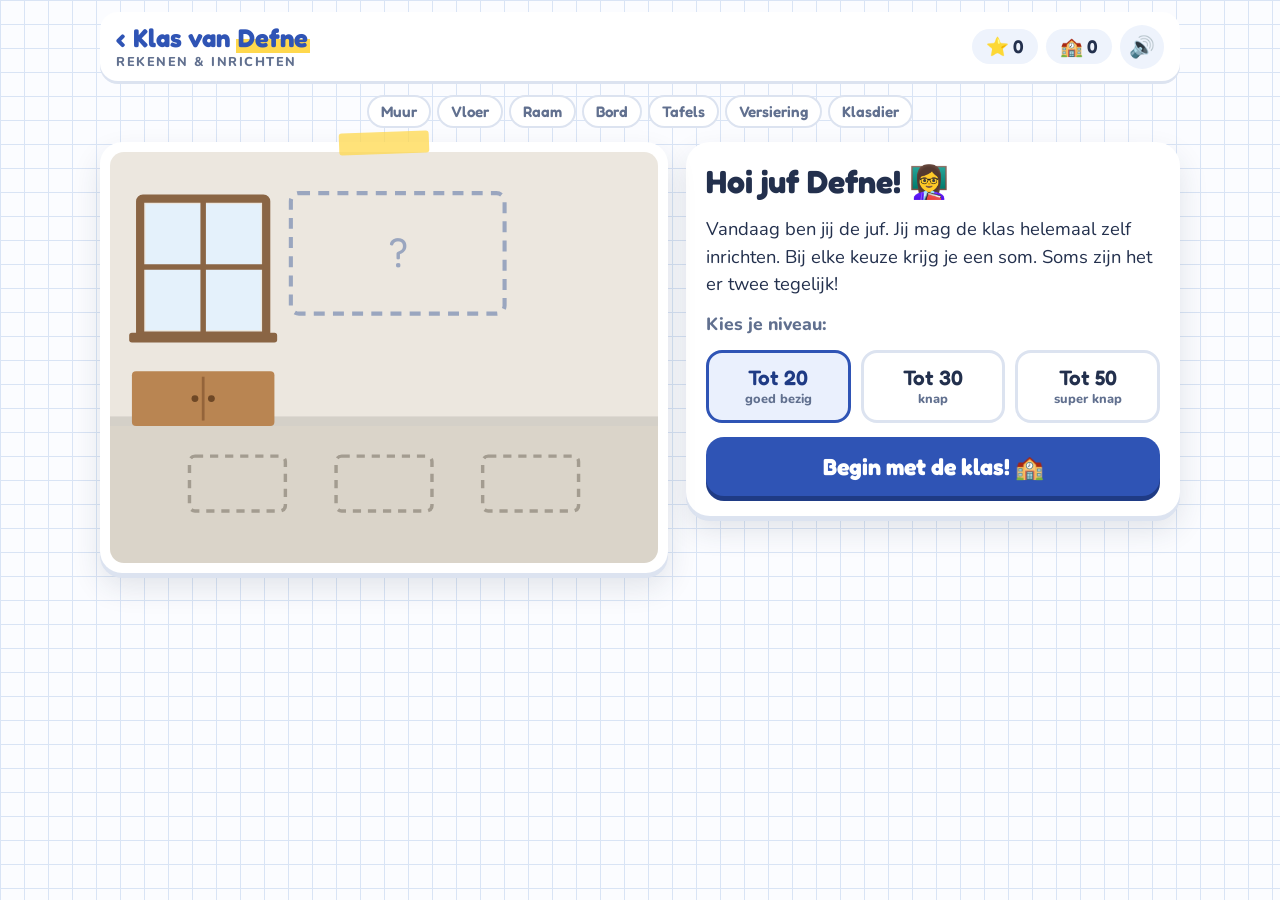
==== klas.html @ 5d3bfdc7 "Add Klas van Defne, shared sommen.js engine with two-part questions and harder levels - klas.html: c" ====
<!doctype html>
<html lang="nl">
<head>
<meta charset="utf-8">
<meta name="viewport" content="width=device-width, initial-scale=1, viewport-fit=cover">
<title>Klas van Defne</title>
<meta name="claude:viewport-fit-sides" content="cover">
<link rel="preconnect" href="https://fonts.googleapis.com">
<link rel="preconnect" href="https://fonts.gstatic.com" crossorigin>
<link rel="stylesheet" href="https://fonts.googleapis.com/css2?family=Fredoka:wght@400;500;600;700&family=Nunito:wght@500;700;800&display=swap">
<style>
/* Layout: the classroom scene as a picture on squared maths paper (left / top), the teacher's order card (right / bottom). */
:root {
  --paper: #FBFCFF;
  --grid: #D9E4F5;
  --ink: #23304D;
  --muted: #61708F;
  --card: #FFFFFF;
  --line: #DCE3F0;
  --blue: #2F54B5;
  --blue-dark: #1F3B85;
  --marker: #FFD84D;
  --good: #2E8B57;
  --good-soft: #E1F3E8;
  --red: #D9473B;
  --display: "Fredoka", "Baloo 2", "Comic Sans MS", system-ui, sans-serif;
  --body: "Nunito", "Segoe UI", system-ui, sans-serif;
  /* answer pad (sommen.js) */
  --q-ink: var(--ink); --q-muted: var(--muted); --q-soft: #EEF3FC; --q-card: #fff; --q-line: var(--line); --q-faint: #B9C4DA;
  --q-accent: var(--blue); --q-good: var(--good); --q-good-dark: #1E6440; --q-good-soft: var(--good-soft); --q-bad: var(--red); --q-display: var(--display);
  color-scheme: light;
}
* { box-sizing: border-box; }
[hidden] { display: none !important; }
html, body { min-height: 100%; }
body {
  margin: 0; font-family: var(--body); color: var(--ink);
  background-color: var(--paper);
  background-image: linear-gradient(var(--grid) 1px, transparent 1px), linear-gradient(90deg, var(--grid) 1px, transparent 1px);
  background-size: 24px 24px;
  padding-left: max(16px, env(safe-area-inset-left, 0px));
  padding-right: max(16px, env(safe-area-inset-right, 0px));
  padding-block: 12px 24px;
  -webkit-tap-highlight-color: transparent;
}
button { font: inherit; color: inherit; cursor: pointer; }
button:focus-visible, a:focus-visible { outline: 4px solid var(--blue); outline-offset: 3px; }

.app { max-width: 1080px; margin: 0 auto; display: flex; flex-direction: column; gap: 14px; }
.top {
  display: flex; align-items: center; justify-content: space-between; gap: 10px;
  background: var(--card); border-radius: 18px; padding: 10px 16px; box-shadow: 0 3px 0 var(--line);
}
.brand { font-family: var(--display); font-weight: 700; font-size: 1.6rem; color: var(--blue); }
.brand mark { background: linear-gradient(transparent 55%, var(--marker) 55%); color: inherit; padding: 0 2px; }
.brand small { display: block; font-family: var(--body); font-size: .8rem; color: var(--muted); font-weight: 800; letter-spacing: 1.5px; text-transform: uppercase; }
.home { color: inherit; text-decoration: none; padding-right: 2px; }
.counters { display: flex; gap: 8px; align-items: center; }
.pill { font-family: var(--display); font-weight: 600; font-size: 1.15rem; background: #EEF3FC; border-radius: 999px; padding: 6px 14px; font-variant-numeric: tabular-nums; }
.icon-btn { border: 0; background: #EEF3FC; border-radius: 999px; width: 44px; height: 44px; font-size: 1.3rem; flex: none; }

.steps { display: flex; gap: 6px; flex-wrap: wrap; justify-content: center; }
.step { font-family: var(--display); font-weight: 600; font-size: .95rem; padding: 5px 12px; border-radius: 999px; background: var(--card); color: var(--muted); border: 2px solid var(--line); }
.step.now { border-color: var(--blue); color: var(--blue); }
.step.ok { background: var(--good); border-color: var(--good); color: #fff; }
.step.ok::before { content: "✓ "; }

.main { display: grid; grid-template-columns: minmax(0, 1.15fr) minmax(0, 1fr); gap: 18px; align-items: start; }
@media (max-width: 800px) { .main { grid-template-columns: minmax(0, 1fr); } }

.scene-wrap { position: relative; background: var(--card); border-radius: 22px; padding: 10px; box-shadow: 0 5px 0 var(--line), 0 14px 30px rgba(35, 48, 77, .12); }
.scene-wrap::before { content: ""; position: absolute; top: -10px; left: 50%; width: 90px; height: 22px; margin-left: -45px; background: rgba(255, 216, 77, .75); transform: rotate(-2deg); border-radius: 3px; }
#scene { display: block; width: 100%; height: auto; border-radius: 14px; }
@media (max-width: 800px) { .scene-wrap { width: min(100%, 270px); margin: 0 auto; padding: 6px; } }

#scene .pv { opacity: .6; }
#scene .pop { transform-box: fill-box; transform-origin: center; animation: pop .55s cubic-bezier(.3, 1.6, .5, 1) both; }
@keyframes pop { from { transform: scale(.4); opacity: 0; } to { transform: scale(1); opacity: 1; } }
#scene .kid { transform-box: fill-box; transform-origin: bottom; animation: hop .6s cubic-bezier(.3, 1.6, .5, 1) both; }
@keyframes hop { from { transform: translateY(40px); opacity: 0; } to { transform: none; opacity: 1; } }

.card { background: var(--card); border-radius: 24px; padding: 20px; box-shadow: 0 5px 0 var(--line), 0 14px 30px rgba(35, 48, 77, .12); min-width: 0; }
.panel { display: flex; flex-direction: column; gap: 14px; }
.task { font-family: var(--display); font-weight: 700; font-size: 1.45rem; color: var(--blue); display: flex; align-items: center; justify-content: space-between; gap: 8px; text-wrap: balance; }
.hello { font-family: var(--display); font-weight: 700; font-size: 2rem; margin: 0; text-wrap: balance; }
.lead { font-size: 1.15rem; margin: 0; line-height: 1.5; }
.intro { font-size: 1.1rem; font-weight: 800; color: var(--muted); margin: 0; }
.center { text-align: center; }
.row { display: flex; gap: 10px; flex-wrap: wrap; justify-content: center; align-items: center; }

.levels { display: grid; grid-template-columns: repeat(3, minmax(0, 1fr)); gap: 10px; }
.level { border: 3px solid var(--line); background: #fff; border-radius: 16px; padding: 12px 6px; font-family: var(--display); font-weight: 600; font-size: 1.3rem; }
.level small { display: block; font-family: var(--body); font-size: .8rem; color: var(--muted); font-weight: 800; }
.level[aria-pressed="true"] { border-color: var(--blue); background: #EAF0FD; color: var(--blue-dark); }

.opts { display: grid; grid-template-columns: repeat(2, minmax(0, 1fr)); gap: 10px; }
.opts.three { grid-template-columns: repeat(3, minmax(0, 1fr)); }
.opt {
  border: 3px solid var(--line); background: #fff; border-radius: 18px; padding: 12px 6px 10px;
  display: flex; flex-direction: column; align-items: center; gap: 6px;
  font-family: var(--display); font-weight: 600; font-size: 1.1rem;
  box-shadow: 0 4px 0 var(--line);
}
.opt:active { transform: translateY(2px); box-shadow: 0 2px 0 var(--line); }
.opt .ico { font-size: 2.2rem; line-height: 1; }
.opt .sw { width: 46px; height: 46px; border-radius: 50%; border: 3px solid rgba(35, 48, 77, .15); }
.opt:disabled { border-color: var(--good); background: var(--good-soft); box-shadow: none; cursor: default; }
.opt:disabled span:last-child::before { content: "✓ "; color: var(--good); }
.note { text-align: center; color: var(--muted); font-weight: 800; margin: 0; }

.big-btn { border: 0; border-radius: 18px; padding: 15px 24px; font-family: var(--display); font-weight: 700; font-size: 1.45rem; background: var(--blue); color: #fff; box-shadow: 0 5px 0 var(--blue-dark); }
.big-btn:active { transform: translateY(3px); box-shadow: 0 2px 0 var(--blue-dark); }
.big-btn:disabled { background: #C9D2E3; box-shadow: 0 5px 0 #AEB9CF; cursor: default; }
.link-btn { border: 0; background: none; color: var(--muted); font-weight: 800; text-decoration: underline; padding: 6px; align-self: flex-start; }
.stars { font-size: 2rem; text-align: center; letter-spacing: 4px; }

.confetti { position: fixed; top: -20px; width: 12px; height: 16px; border-radius: 3px; z-index: 50; pointer-events: none; animation: fall linear forwards; }
@keyframes fall { to { transform: translateY(110vh) rotate(720deg); } }

@media (max-width: 800px) {
  .brand { font-size: 1.3rem; } .brand small { display: none; }
  .top { padding: 8px 12px; } .pill { font-size: 1rem; padding: 4px 10px; } .icon-btn { width: 38px; height: 38px; font-size: 1.1rem; }
  .app { gap: 10px; } .step { font-size: .8rem; padding: 3px 9px; } .card { padding: 16px; } .panel { gap: 10px; }
  .task { font-size: 1.25rem; } .opt { padding: 8px 4px; font-size: 1rem; } .opt .ico { font-size: 1.8rem; } .opt .sw { width: 36px; height: 36px; }
}
@media (prefers-reduced-motion: reduce) {
  *, *::before, *::after { animation-duration: .01ms !important; transition-duration: .01ms !important; }
  .confetti { display: none; }
}
</style>
</head>
<body>
<div class="app">
  <header class="top">
    <div class="brand"><a href="index.html" class="home" aria-label="Alle spelletjes">‹</a> Klas van <mark>Defne</mark><small>Rekenen &amp; inrichten</small></div>
    <div class="counters">
      <span class="pill" title="Sterren">⭐ <span id="starCount">0</span></span>
      <span class="pill" title="Klassen gemaakt">🏫 <span id="klasCount">0</span></span>
      <button class="icon-btn" id="soundBtn" aria-label="Geluid aan of uit">🔊</button>
    </div>
  </header>

  <nav class="steps" id="steps" aria-label="Stappen"></nav>

  <main class="main">
    <section class="scene-wrap" aria-label="Jouw klas">
      <svg id="scene" viewBox="0 0 400 300" role="img" aria-label="Het klaslokaal"></svg>
    </section>

    <section class="card">
      <div id="pStart" class="panel">
        <p class="hello">Hoi juf Defne! 👩‍🏫</p>
        <p class="lead">Vandaag ben jij de juf. Jij mag de klas helemaal zelf inrichten. Bij elke keuze krijg je een som. Soms zijn het er twee tegelijk!</p>
        <p class="intro">Kies je niveau:</p>
        <div class="levels" id="levels"></div>
        <button class="big-btn" id="startBtn">Begin met de klas! 🏫</button>
      </div>

      <div id="pPick" class="panel" hidden>
        <div class="task"><span id="pickTitle"></span></div>
        <p class="intro" id="pickIntro">Tik op wat jij het mooist vindt.</p>
        <div class="opts" id="opts"></div>
        <p class="note" id="pickNote" hidden></p>
        <button class="big-btn" id="decoDone" hidden>Klaar met versieren ➜</button>
      </div>

      <div id="pQ" class="panel" hidden>
        <div class="task"><span id="qTitle"></span>
          <button class="icon-btn" id="sayBtn" aria-label="Lees de som voor">🗣️</button></div>
        <div id="quiz"></div>
        <button class="link-btn" id="backBtn">← Toch iets anders kiezen</button>
      </div>

      <div id="pDone" class="panel" hidden>
        <p class="hello center">Je klas is klaar! 🎉</p>
        <p class="lead center">De kinderen komen binnen. Welkom in de klas van juf Defne!</p>
        <div class="stars" id="roundStars"></div>
        <p class="lead center" id="roundText"></p>
        <div class="row"><button class="big-btn" id="againBtn">Nog een klas maken</button></div>
        <div class="row"><button class="link-btn" id="levelBtn">Ander niveau kiezen</button></div>
      </div>
    </section>
  </main>
</div>

<script src="sommen.js"></script>
<script>
(() => {
  const $ = s => document.querySelector(s);
  const pick = arr => arr[Math.floor(Math.random() * arr.length)];
  const store = {
    get(k, d) { try { const v = localStorage.getItem('klas-' + k); return v === null ? d : JSON.parse(v); } catch (e) { return d; } },
    set(k, v) { try { localStorage.setItem('klas-' + k, JSON.stringify(v)); } catch (e) {} }
  };

  // ---------- Choices ----------
  const STEPS = [
    { id: 'muur', label: 'Muur', title: 'Welke kleur krijgt de muur?', opts: {
      roze: { name: 'Roze', color: '#F7C5D5' }, blauw: { name: 'Lichtblauw', color: '#BFDDF5' },
      mint: { name: 'Mintgroen', color: '#C4EBD5' }, geel: { name: 'Geel', color: '#FBE6A0' } } },
    { id: 'vloer', label: 'Vloer', title: 'Wat voor vloer wil je?', opts: {
      hout: { name: 'Hout', icon: '🪵' }, tapijt: { name: 'Blauw tapijt', icon: '🟦' },
      tegels: { name: 'Tegels', icon: '🔳' }, gras: { name: 'Kunstgras', icon: '🌱' } } },
    { id: 'raam', label: 'Raam', title: 'Wat zie je buiten het raam?', opts: {
      zon: { name: 'Zon', icon: '☀️' }, regen: { name: 'Regen', icon: '🌧️' },
      sneeuw: { name: 'Sneeuw', icon: '❄️' }, regenboog: { name: 'Regenboog', icon: '🌈' } } },
    { id: 'bord', label: 'Bord', title: 'Welk bord komt er voor de klas?', opts: {
      groen: { name: 'Groen bord', color: '#2F6B4F' }, wit: { name: 'Whiteboard', color: '#FAFAF7' },
      zwart: { name: 'Zwart bord', color: '#2B2B2E' }, roze: { name: 'Roze bord', color: '#F59BBE' } } },
    { id: 'tafels', label: 'Tafels', title: 'Welke kleur krijgen de tafels?', opts: {
      rood: { name: 'Rood', color: '#E2574C' }, blauw: { name: 'Blauw', color: '#4C7FD8' },
      geel: { name: 'Geel', color: '#F2C537' }, paars: { name: 'Paars', color: '#9B6BD3' } } },
    { id: 'deco', label: 'Versiering', multi: true, title: 'Hoe versier je de klas?', opts: {
      plant: { name: 'Plant', icon: '🪴' }, kast: { name: 'Boekenkast', icon: '📚' }, klok: { name: 'Klok', icon: '🕐' },
      slinger: { name: 'Slinger', icon: '🎉' }, tekeningen: { name: 'Tekeningen', icon: '🎨' }, wereldbol: { name: 'Wereldbol', icon: '🌍' } } },
    { id: 'dier', label: 'Klasdier', title: 'Welk klasdier komt er wonen?', opts: {
      hamster: { name: 'Hamster', icon: '🐹' }, vis: { name: 'Vissen', icon: '🐟' },
      konijn: { name: 'Konijn', icon: '🐰' }, schildpad: { name: 'Schildpad', icon: '🐢' } } }
  ];

  const state = {
    level: store.get('level', 1), stars: store.get('stars', 0), klassen: store.get('klassen', 0),
    stepIdx: -1, design: {}, deco: new Set(), preview: null, popKey: null, final: false,
    roundStars: 0, roundQs: 0
  };
  if (!Sommen.LEVELS[state.level]) state.level = 1;
  Sommen.soundOn = store.get('sound', true);

  // ---------- Scene drawing (viewBox 0 0 400 300; wall to y=200, floor below) ----------
  const DRAW = {
    muur(v) {
      const c = v ? STEPS[0].opts[v].color : '#ECE7DF';
      return `<rect width="400" height="200" fill="${c}"/><rect y="193" width="400" height="8" fill="#000" opacity=".1"/>`;
    },
    vloer(v) {
      let s = '';
      if (!v) return `<rect y="200" width="400" height="100" fill="#DAD4C9"/>`;
      if (v === 'hout') {
        s = `<rect y="200" width="400" height="100" fill="#D9A56A"/>`;
        for (let r = 0; r < 8; r++) {
          const y = 200 + r * 13;
          s += `<line x1="0" x2="400" y1="${y + 13}" y2="${y + 13}" stroke="#B9874C" stroke-width="1.5"/>`;
          for (let x = 30 + (r % 2) * 40; x < 400; x += 80) s += `<line x1="${x}" x2="${x}" y1="${y}" y2="${y + 13}" stroke="#B9874C" stroke-width="1.5"/>`;
        }
      } else if (v === 'tapijt') {
        s = `<rect y="200" width="400" height="100" fill="#4F7FC9"/>`;
        for (let y = 208; y < 300; y += 14) for (let x = 8 + (y % 28 ? 7 : 0); x < 400; x += 14) s += `<circle cx="${x}" cy="${y}" r="2" fill="#6E98DA"/>`;
      } else if (v === 'tegels') {
        for (let r = 0; r < 4; r++) for (let c = 0; c < 16; c++)
          s += `<rect x="${c * 25}" y="${200 + r * 25}" width="25" height="25" fill="${(r + c) % 2 ? '#A9B4C2' : '#F3F1EC'}"/>`;
      } else if (v === 'gras') {
        s = `<rect y="200" width="400" height="100" fill="#79BF62"/>`;
        for (let i = 0; i < 90; i++) {
          const x = (i * 47) % 400 + (i % 3) * 3, y = 210 + (i * 29) % 88;
          s += `<path d="M${x} ${y} l-2 -6 M${x} ${y} l2 -7" stroke="#5A9F45" stroke-width="1.5"/>`;
        }
      }
      return s;
    },
    raam(v) {
      const sky = { zon: '#8ED1FA', regen: '#9DAAB8', sneeuw: '#C9D6E3', regenboog: '#9AD7FB' }[v] || '#E4F1FB';
      let s = `<rect x="26" y="38" width="84" height="92" fill="${sky}"/><g clip-path="url(#win)">`;
      if (v === 'zon') s += `<circle cx="88" cy="62" r="13" fill="#FFD34D"/><g fill="#fff"><ellipse cx="50" cy="96" rx="16" ry="8"/><ellipse cx="62" cy="91" rx="11" ry="8"/></g>`;
      if (v === 'regen') {
        s += `<g fill="#E5EAF0"><ellipse cx="56" cy="58" rx="20" ry="10"/><ellipse cx="76" cy="54" rx="16" ry="11"/><ellipse cx="92" cy="60" rx="12" ry="8"/></g>`;
        for (let i = 0; i < 12; i++) s += `<line x1="${34 + (i * 13) % 74}" y1="${76 + (i * 17) % 44}" x2="${31 + (i * 13) % 74}" y2="${84 + (i * 17) % 44}" stroke="#3E7CC0" stroke-width="2" stroke-linecap="round"/>`;
      }
      if (v === 'sneeuw') {
        s += `<rect x="26" y="116" width="84" height="16" fill="#fff"/>`;
        for (let i = 0; i < 16; i++) s += `<circle cx="${32 + (i * 23) % 74}" cy="${44 + (i * 31) % 70}" r="2.5" fill="#fff"/>`;
      }
      if (v === 'regenboog') ['#E84A3F', '#F39A2D', '#F6D23C', '#4FB858', '#3F8FDB', '#8C5BD1'].forEach((c, i) => {
        const r = 40 - i * 4.5;
        s += `<path d="M${68 - r} 134 A${r} ${r} 0 0 1 ${68 + r} 134" fill="none" stroke="${c}" stroke-width="4.5"/>`;
      });
      s += `</g><rect x="22" y="34" width="92" height="100" fill="none" stroke="#8A6544" stroke-width="6" rx="2"/>
        <line x1="68" x2="68" y1="36" y2="132" stroke="#8A6544" stroke-width="4"/><line x1="24" x2="112" y1="84" y2="84" stroke="#8A6544" stroke-width="4"/>
        <rect x="14" y="132" width="108" height="7" rx="2" fill="#8A6544"/>`;
      return s;
    },
    kastje() {
      return `<rect x="16" y="160" width="104" height="40" rx="3" fill="#B98552"/><line x1="68" x2="68" y1="164" y2="196" stroke="#94643A" stroke-width="2"/>
        <circle cx="62" cy="180" r="2.5" fill="#6E4826"/><circle cx="74" cy="180" r="2.5" fill="#6E4826"/>`;
    },
    bord(v) {
      if (!v) return `<rect x="132" y="30" width="156" height="88" rx="6" fill="none" stroke="#9AA6BF" stroke-width="3" stroke-dasharray="8 6"/><text x="210" y="84" text-anchor="middle" font-family="Fredoka, sans-serif" font-size="30" fill="#9AA6BF">?</text>`;
      const fill = STEPS[3].opts[v].color;
      const ink = { groen: '#F4F1E8', zwart: '#F4F1E8', wit: '#2F54B5', roze: '#7A1E4A' }[v];
      const lines = state.final
        ? `<text x="210" y="70" text-anchor="middle" font-size="24" font-weight="700">Welkom!</text><text x="210" y="96" text-anchor="middle" font-size="14">Klas van juf Defne</text>`
        : `<text x="210" y="62" text-anchor="middle" font-size="15" font-weight="600">Klas van Defne</text><text x="210" y="92" text-anchor="middle" font-size="14">12 + 5 = 17</text>`;
      return `<rect x="132" y="30" width="156" height="88" rx="6" fill="${fill}" stroke="#9A6A3C" stroke-width="6"/>
        <g fill="${ink}" font-family="Fredoka, sans-serif">${lines}</g>
        <rect x="146" y="119" width="128" height="5" rx="2" fill="#9A6A3C"/><rect x="236" y="114" width="12" height="4" rx="1" fill="#fff"/><rect x="252" y="114" width="10" height="4" rx="1" fill="#F6D23C"/>`;
    },
    tafels(v) {
      const xs = [58, 165, 272];
      if (!v) return xs.map(x => `<rect x="${x}" y="222" width="70" height="40" rx="4" fill="none" stroke="#A39C90" stroke-width="2.5" stroke-dasharray="6 5"/>`).join('');
      const c = STEPS[4].opts[v].color;
      const hair = ['#5A3825', '#E8C26A', '#2B1D14'], shirt = ['#F28C28', '#3FA7A0', '#E2574C'];
      return xs.map((x, i) => `
        <rect x="${x}" y="222" width="70" height="10" rx="2" fill="${c}"/><rect x="${x + 6}" y="232" width="4" height="30" fill="#6B5B4E"/><rect x="${x + 60}" y="232" width="4" height="30" fill="#6B5B4E"/>
        ${state.final ? `<g class="kid" style="animation-delay:${i * 250}ms"><ellipse cx="${x + 35}" cy="256" rx="17" ry="11" fill="${shirt[i]}"/><circle cx="${x + 35}" cy="238" r="12" fill="${hair[i]}"/>${i === 1 ? `<circle cx="${x + 35}" cy="225" r="5" fill="${hair[i]}"/>` : ''}</g>` : ''}
        <rect x="${x + 20}" y="248" width="30" height="20" rx="5" fill="${c}" stroke="#000" stroke-opacity=".15"/>
        <rect x="${x + 16}" y="268" width="38" height="5" rx="2" fill="${c}"/><rect x="${x + 19}" y="273" width="3" height="18" fill="#6B5B4E"/><rect x="${x + 48}" y="273" width="3" height="18" fill="#6B5B4E"/>`).join('');
    },
    plant() {
      return `<path d="M354 262 h30 l-4 26 h-22 Z" fill="#C8693E"/><g fill="#3E9A4A"><ellipse cx="362" cy="246" rx="6" ry="16" transform="rotate(-25 362 246)"/><ellipse cx="376" cy="244" rx="6" ry="17" transform="rotate(22 376 244)"/><ellipse cx="369" cy="240" rx="6" ry="20"/></g>`;
    },
    kast() {
      const books = ['#E2574C', '#4C7FD8', '#F2C537', '#4FB858', '#9B6BD3', '#F28C28'];
      let s = `<rect x="316" y="104" width="68" height="96" rx="3" fill="#A5713F"/><rect x="320" y="108" width="60" height="88" fill="#8A5A2F"/>`;
      [108, 140, 172].forEach((y, r) => {
        let x = 322;
        for (let i = 0; i < 6 && x < 374; i++) { const w = 6 + ((i + r) % 3) * 2, h = 20 + ((i * 3 + r) % 4) * 2; s += `<rect x="${x}" y="${y + 28 - h}" width="${w}" height="${h}" fill="${books[(i + r * 2) % 6]}"/>`; x += w + 2; }
        s += `<rect x="320" y="${y + 28}" width="60" height="4" fill="#A5713F"/>`;
      });
      return s;
    },
    klok() {
      return `<circle cx="352" cy="62" r="17" fill="#fff" stroke="#33415C" stroke-width="3.5"/><line x1="352" y1="62" x2="352" y2="50" stroke="#33415C" stroke-width="3" stroke-linecap="round"/><line x1="352" y1="62" x2="360" y2="66" stroke="#D9473B" stroke-width="2.5" stroke-linecap="round"/><circle cx="352" cy="62" r="2" fill="#33415C"/>`;
    },
    slinger() {
      const cols = ['#E84A3F', '#F6D23C', '#3F8FDB', '#4FB858', '#9B6BD3'];
      const y = x => 4 + 14 * Math.sin(Math.PI * (x % 200) / 200);
      let s = `<path d="M0 4 Q100 32 200 4 Q300 32 400 4" fill="none" stroke="#6B5B4E" stroke-width="1.5"/>`;
      for (let x = 14, i = 0; x < 400; x += 26, i++) s += `<path d="M${x - 8} ${y(x - 8)} L${x + 8} ${y(x + 8)} L${x} ${y(x) + 16} Z" fill="${cols[i % 5]}"/>`;
      return s;
    },
    tekeningen() {
      return `<g transform="rotate(-4 166 160)"><rect x="150" y="138" width="32" height="40" fill="#fff" stroke="#C9C2B6"/><circle cx="166" cy="152" r="7" fill="#F6D23C"/><path d="M154 172 q12 -10 24 0" stroke="#4FB858" stroke-width="3" fill="none"/></g>
        <g transform="rotate(3 210 160)"><rect x="194" y="138" width="32" height="40" fill="#fff" stroke="#C9C2B6"/><path d="M200 162 l10 -10 l10 10 Z" fill="#E2574C"/><rect x="202" y="162" width="16" height="12" fill="#F2C537"/></g>
        <g transform="rotate(-2 254 160)"><rect x="238" y="138" width="32" height="40" fill="#fff" stroke="#C9C2B6"/><path d="M254 170 l-9 -9 a5 5 0 0 1 9 -6 a5 5 0 0 1 9 6 Z" fill="#E84A8A"/></g>`;
    },
    wereldbol() {
      return `<rect x="26" y="155" width="18" height="5" rx="2" fill="#6B5B4E"/><rect x="33" y="148" width="4" height="8" fill="#6B5B4E"/><circle cx="35" cy="138" r="11" fill="#6EC1E4" stroke="#6B5B4E" stroke-width="1.5"/><path d="M29 132 q4 -3 7 1 q-1 4 -5 4 Z M37 141 q4 -1 5 3 q-3 3 -6 1 Z" fill="#4FB858"/>`;
    },
    dier(v) {
      if (v === 'hamster') return `<ellipse cx="88" cy="150" rx="15" ry="10" fill="#E0A458"/><ellipse cx="92" cy="153" rx="8" ry="5" fill="#F7E2C2"/><circle cx="80" cy="141" r="4" fill="#D18E45"/><circle cx="95" cy="141" r="4" fill="#D18E45"/><circle cx="98" cy="148" r="1.8" fill="#2B1D14"/><circle cx="103" cy="151" r="1.5" fill="#E07A8A"/>`;
      if (v === 'vis') return `<rect x="56" y="132" width="58" height="28" rx="4" fill="#BEE6F7" stroke="#7FB7D1" stroke-width="2"/><line x1="58" x2="112" y1="137" y2="137" stroke="#7FB7D1"/><ellipse cx="84" cy="148" rx="9" ry="6" fill="#F28C28"/><path d="M75 148 l-7 -5 v10 Z" fill="#F28C28"/><circle cx="88" cy="146" r="1.4" fill="#2B1D14"/><ellipse cx="102" cy="153" rx="5" ry="3.5" fill="#F6D23C"/><circle cx="96" cy="140" r="1.5" fill="none" stroke="#fff"/><path d="M62 160 q2 -10 4 0 M106 160 q2 -12 4 0" stroke="#3E9A4A" stroke-width="2" fill="none"/>`;
      if (v === 'konijn') return `<ellipse cx="86" cy="151" rx="14" ry="9" fill="#F7F4EF" stroke="#CFC6BC" stroke-width="1.5"/><circle cx="99" cy="145" r="7" fill="#F7F4EF" stroke="#CFC6BC" stroke-width="1.5"/><ellipse cx="96" cy="131" rx="2.8" ry="9" fill="#F7F4EF" stroke="#CFC6BC" stroke-width="1.5"/><ellipse cx="102" cy="132" rx="2.8" ry="9" fill="#F7F4EF" stroke="#CFC6BC" stroke-width="1.5"/><circle cx="101" cy="144" r="1.4" fill="#2B1D14"/><circle cx="73" cy="149" r="3" fill="#fff"/>`;
      if (v === 'schildpad') return `<path d="M72 157 a14 11 0 0 1 28 0 Z" fill="#5E9E4B" stroke="#3F7533" stroke-width="1.5"/><path d="M80 157 l3 -7 h6 l3 7 M86 150 v-4" stroke="#3F7533" stroke-width="1.2" fill="none"/><circle cx="104" cy="153" r="4.5" fill="#8BBF6A"/><circle cx="105.5" cy="152" r="1" fill="#2B1D14"/><rect x="76" y="156" width="5" height="4" rx="1" fill="#8BBF6A"/><rect x="92" y="156" width="5" height="4" rx="1" fill="#8BBF6A"/>`;
      return '';
    }
  };

  function part(key, html, isPreview) {
    const cls = isPreview ? 'pv' : key === state.popKey ? 'pop' : '';
    return `<g data-part="${key}" class="${cls}">${html}</g>`;
  }
  function render() {
    const d = state.design, pv = state.preview || {};
    const val = id => pv.step === id ? pv.opt : d[id];
    const isPv = id => pv.step === id;
    let s = `<defs><clipPath id="win"><rect x="26" y="38" width="84" height="92"/></clipPath></defs>`;
    s += part('muur', DRAW.muur(val('muur')), isPv('muur'));
    s += part('vloer', DRAW.vloer(val('vloer')), isPv('vloer'));
    s += part('raam', DRAW.raam(val('raam')), isPv('raam'));
    s += DRAW.kastje();
    s += part('bord', DRAW.bord(val('bord')), isPv('bord'));
    const deco = new Set(state.deco);
    if (pv.step === 'deco') deco.add(pv.opt);
    ['slinger', 'tekeningen', 'kast', 'klok', 'wereldbol', 'plant'].forEach(k => {
      if (deco.has(k)) s += part(k, DRAW[k](), pv.step === 'deco' && pv.opt === k);
    });
    if (val('dier')) s += part('dier', DRAW.dier(val('dier')), isPv('dier'));
    s += part('tafels', DRAW.tafels(val('tafels')), isPv('tafels'));
    $('#scene').innerHTML = s;
    state.popKey = null;
  }

  // ---------- UI ----------
  const panels = ['#pStart', '#pPick', '#pQ', '#pDone'];
  const show = id => panels.forEach(p => { $(p).hidden = p !== id; });
  function counters() {
    $('#starCount').textContent = state.stars;
    $('#klasCount').textContent = state.klassen;
    $('#soundBtn').textContent = Sommen.soundOn ? '🔊' : '🔇';
  }
  function paintSteps() {
    $('#steps').innerHTML = STEPS.map((st, i) =>
      `<span class="step ${i < state.stepIdx || state.final ? 'ok' : i === state.stepIdx ? 'now' : ''}">${st.label}</span>`).join('');
  }

  const quiz = Sommen.quiz({ root: $('#quiz'), level: () => state.level, onSolved });

  function showPick() {
    const st = STEPS[state.stepIdx];
    state.preview = null;
    render(); paintSteps();
    $('#pickTitle').textContent = st.title;
    const entries = Object.entries(st.opts);
    $('#opts').className = 'opts' + (entries.length > 4 ? ' three' : '');
    $('#opts').innerHTML = entries.map(([k, o]) => {
      const done = st.multi && state.deco.has(k);
      const ico = o.color ? `<span class="sw" style="background:${o.color}"></span>` : `<span class="ico" aria-hidden="true">${o.icon}</span>`;
      return `<button class="opt" data-opt="${k}" ${done ? 'disabled' : ''}>${ico}<span>${o.name}</span></button>`;
    }).join('');
    $('#pickIntro').textContent = st.multi ? 'Kies een ding. Voor elk ding krijg je een som.' : 'Tik op wat jij het mooist vindt.';
    const n = state.deco.size;
    $('#pickNote').hidden = $('#decoDone').hidden = !st.multi;
    $('#decoDone').disabled = n < 2;
    $('#pickNote').textContent = n < 2 ? `Kies minstens 2 dingen. (${n} van 2)` : n === 6 ? 'Alles hangt er! Wat een mooie klas.' : 'Mooi! Nog meer, of ben je klaar?';
    show('#pPick');
  }

  function choose(opt) {
    const st = STEPS[state.stepIdx];
    state.preview = { step: st.id, opt };
    render();
    $('#qTitle').textContent = `${st.label}: ${st.opts[opt].name}`;
    state.roundQs++;
    show('#pQ');
    quiz.ask();
  }

  function onSolved(firstTry) {
    if (firstTry) { state.stars++; state.roundStars++; store.set('stars', state.stars); counters(); }
    const { step, opt } = state.preview;
    if (step === 'deco') { state.deco.add(opt); state.popKey = opt; }
    else { state.design[step] = opt; state.popKey = step; }
    state.preview = null;
    render();
    Sommen.tones([660, 880, 1046], .08);
    setTimeout(() => {
      if (step === 'deco') return showPick();
      nextStep();
    }, 800);
  }

  function nextStep() {
    state.stepIdx++;
    if (state.stepIdx >= STEPS.length) return finish();
    showPick();
  }

  function finish() {
    state.final = true;
    state.klassen++; store.set('klassen', state.klassen);
    counters(); paintSteps(); render();
    Sommen.tones([523, 659, 784, 1046], .14);
    $('#roundStars').textContent = '⭐'.repeat(state.roundStars) || '🏫';
    $('#roundText').textContent = `Je had ${state.roundStars} van de ${state.roundQs} sommen in één keer goed.`;
    show('#pDone');
    confetti();
  }

  function confetti() {
    if (matchMedia('(prefers-reduced-motion: reduce)').matches) return;
    const colors = ['#2F54B5', '#FFD84D', '#E2574C', '#4FB858', '#9B6BD3'];
    for (let i = 0; i < 50; i++) {
      const c = document.createElement('span');
      c.className = 'confetti';
      c.style.left = Math.random() * 100 + 'vw';
      c.style.background = pick(colors);
      c.style.animationDuration = (2 + Math.random() * 2) + 's';
      c.style.animationDelay = Math.random() * .6 + 's';
      document.body.appendChild(c);
      setTimeout(() => c.remove(), 5000);
    }
  }

  function startRound() {
    Object.assign(state, { stepIdx: -1, design: {}, deco: new Set(), preview: null, final: false, roundStars: 0, roundQs: 0 });
    Sommen.tones([440, 554], .1);
    nextStep();
  }

  function goStart() {
    Object.assign(state, { stepIdx: -1, design: {}, deco: new Set(), preview: null, final: false });
    render(); paintSteps();
    $('#levels').innerHTML = Object.entries(Sommen.LEVELS).map(([k, l]) =>
      `<button class="level" data-level="${k}" aria-pressed="${+k === state.level}">${l.name}<small>${l.sub}</small></button>`).join('');
    show('#pStart');
  }

  // ---------- Events ----------
  $('#levels').addEventListener('click', e => {
    const b = e.target.closest('.level'); if (!b) return;
    state.level = +b.dataset.level; store.set('level', state.level);
    document.querySelectorAll('.level').forEach(x => x.setAttribute('aria-pressed', String(x === b)));
  });
  $('#opts').addEventListener('click', e => { const b = e.target.closest('.opt'); if (b && !b.disabled) choose(b.dataset.opt); });
  $('#decoDone').addEventListener('click', nextStep);
  $('#backBtn').addEventListener('click', showPick);
  $('#startBtn').addEventListener('click', startRound);
  $('#againBtn').addEventListener('click', startRound);
  $('#levelBtn').addEventListener('click', goStart);
  $('#sayBtn').addEventListener('click', () => quiz.speak());
  $('#soundBtn').addEventListener('click', () => { Sommen.soundOn = !Sommen.soundOn; store.set('sound', Sommen.soundOn); counters(); });

  counters();
  goStart();
})();
</script>
</body>
</html>
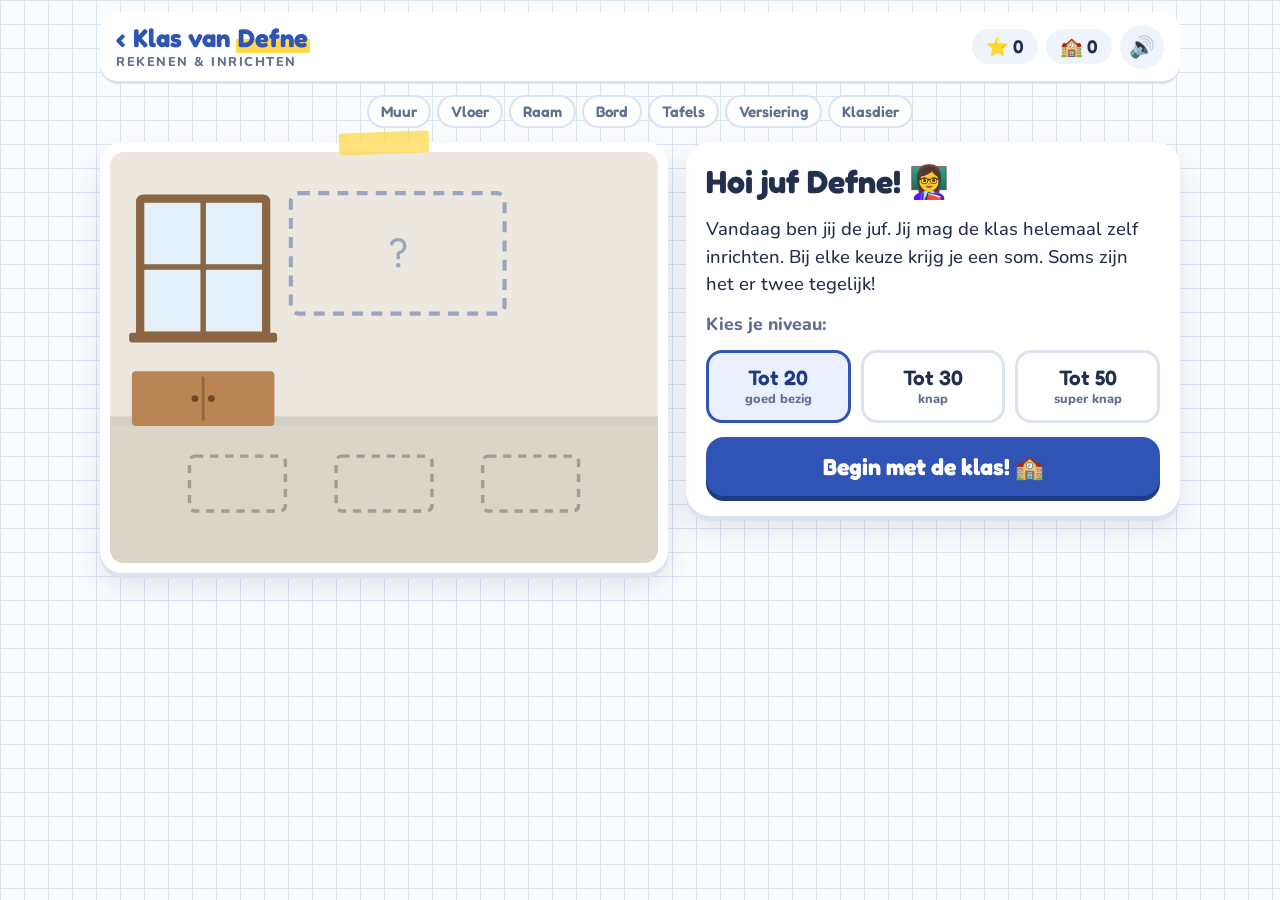
==== commit a625f709: "Make the games installable and playable offline - service worker caches all pages, sommen.js, fonts " ====
--- a/klas.html
+++ b/klas.html
@@ -5,9 +5,15 @@
 <meta name="viewport" content="width=device-width, initial-scale=1, viewport-fit=cover">
 <title>Klas van Defne</title>
 <meta name="claude:viewport-fit-sides" content="cover">
-<link rel="preconnect" href="https://fonts.googleapis.com">
-<link rel="preconnect" href="https://fonts.gstatic.com" crossorigin>
-<link rel="stylesheet" href="https://fonts.googleapis.com/css2?family=Fredoka:wght@400;500;600;700&family=Nunito:wght@500;700;800&display=swap">
+<link rel="stylesheet" href="fonts/fonts.css">
+<link rel="manifest" href="manifest.webmanifest">
+<link rel="icon" href="icons/icon-192.png">
+<link rel="apple-touch-icon" href="icons/icon-180.png">
+<meta name="theme-color" content="#2F54B5">
+<meta name="apple-mobile-web-app-capable" content="yes">
+<meta name="mobile-web-app-capable" content="yes">
+<meta name="apple-mobile-web-app-title" content="Defne">
+<script src="pwa.js" defer></script>
 <style>
 /* Layout: the classroom scene as a picture on squared maths paper (left / top), the teacher's order card (right / bottom). */
 :root {
--- a/fonts/fonts.css
+++ b/fonts/fonts.css
@@ -0,0 +1,134 @@
+/* latin-ext */
+@font-face {
+  font-family: 'Fredoka';
+  font-style: normal;
+  font-weight: 400;
+  font-stretch: 100%;
+  font-display: swap;
+  src: url(fredoka-latin-ext-0.woff2) format('woff2');
+  unicode-range: U+0100-02BA, U+02BD-02C5, U+02C7-02CC, U+02CE-02D7, U+02DD-02FF, U+0304, U+0308, U+0329, U+1D00-1DBF, U+1E00-1E9F, U+1EF2-1EFF, U+2020, U+20A0-20AB, U+20AD-20C4, U+2113, U+2C60-2C7F, U+A720-A7FF;
+}
+/* latin */
+@font-face {
+  font-family: 'Fredoka';
+  font-style: normal;
+  font-weight: 400;
+  font-stretch: 100%;
+  font-display: swap;
+  src: url(fredoka-latin-1.woff2) format('woff2');
+  unicode-range: U+0000-00FF, U+0131, U+0152-0153, U+02BB-02BC, U+02C6, U+02DA, U+02DC, U+0304, U+0308, U+0329, U+2000-206F, U+20AC, U+2122, U+2191, U+2193, U+2212, U+2215, U+FEFF, U+FFFD;
+}
+/* latin-ext */
+@font-face {
+  font-family: 'Fredoka';
+  font-style: normal;
+  font-weight: 500;
+  font-stretch: 100%;
+  font-display: swap;
+  src: url(fredoka-latin-ext-0.woff2) format('woff2');
+  unicode-range: U+0100-02BA, U+02BD-02C5, U+02C7-02CC, U+02CE-02D7, U+02DD-02FF, U+0304, U+0308, U+0329, U+1D00-1DBF, U+1E00-1E9F, U+1EF2-1EFF, U+2020, U+20A0-20AB, U+20AD-20C4, U+2113, U+2C60-2C7F, U+A720-A7FF;
+}
+/* latin */
+@font-face {
+  font-family: 'Fredoka';
+  font-style: normal;
+  font-weight: 500;
+  font-stretch: 100%;
+  font-display: swap;
+  src: url(fredoka-latin-1.woff2) format('woff2');
+  unicode-range: U+0000-00FF, U+0131, U+0152-0153, U+02BB-02BC, U+02C6, U+02DA, U+02DC, U+0304, U+0308, U+0329, U+2000-206F, U+20AC, U+2122, U+2191, U+2193, U+2212, U+2215, U+FEFF, U+FFFD;
+}
+/* latin-ext */
+@font-face {
+  font-family: 'Fredoka';
+  font-style: normal;
+  font-weight: 600;
+  font-stretch: 100%;
+  font-display: swap;
+  src: url(fredoka-latin-ext-0.woff2) format('woff2');
+  unicode-range: U+0100-02BA, U+02BD-02C5, U+02C7-02CC, U+02CE-02D7, U+02DD-02FF, U+0304, U+0308, U+0329, U+1D00-1DBF, U+1E00-1E9F, U+1EF2-1EFF, U+2020, U+20A0-20AB, U+20AD-20C4, U+2113, U+2C60-2C7F, U+A720-A7FF;
+}
+/* latin */
+@font-face {
+  font-family: 'Fredoka';
+  font-style: normal;
+  font-weight: 600;
+  font-stretch: 100%;
+  font-display: swap;
+  src: url(fredoka-latin-1.woff2) format('woff2');
+  unicode-range: U+0000-00FF, U+0131, U+0152-0153, U+02BB-02BC, U+02C6, U+02DA, U+02DC, U+0304, U+0308, U+0329, U+2000-206F, U+20AC, U+2122, U+2191, U+2193, U+2212, U+2215, U+FEFF, U+FFFD;
+}
+/* latin-ext */
+@font-face {
+  font-family: 'Fredoka';
+  font-style: normal;
+  font-weight: 700;
+  font-stretch: 100%;
+  font-display: swap;
+  src: url(fredoka-latin-ext-0.woff2) format('woff2');
+  unicode-range: U+0100-02BA, U+02BD-02C5, U+02C7-02CC, U+02CE-02D7, U+02DD-02FF, U+0304, U+0308, U+0329, U+1D00-1DBF, U+1E00-1E9F, U+1EF2-1EFF, U+2020, U+20A0-20AB, U+20AD-20C4, U+2113, U+2C60-2C7F, U+A720-A7FF;
+}
+/* latin */
+@font-face {
+  font-family: 'Fredoka';
+  font-style: normal;
+  font-weight: 700;
+  font-stretch: 100%;
+  font-display: swap;
+  src: url(fredoka-latin-1.woff2) format('woff2');
+  unicode-range: U+0000-00FF, U+0131, U+0152-0153, U+02BB-02BC, U+02C6, U+02DA, U+02DC, U+0304, U+0308, U+0329, U+2000-206F, U+20AC, U+2122, U+2191, U+2193, U+2212, U+2215, U+FEFF, U+FFFD;
+}
+/* latin-ext */
+@font-face {
+  font-family: 'Nunito';
+  font-style: normal;
+  font-weight: 500;
+  font-display: swap;
+  src: url(nunito-latin-ext-2.woff2) format('woff2');
+  unicode-range: U+0100-02BA, U+02BD-02C5, U+02C7-02CC, U+02CE-02D7, U+02DD-02FF, U+0304, U+0308, U+0329, U+1D00-1DBF, U+1E00-1E9F, U+1EF2-1EFF, U+2020, U+20A0-20AB, U+20AD-20C4, U+2113, U+2C60-2C7F, U+A720-A7FF;
+}
+/* latin */
+@font-face {
+  font-family: 'Nunito';
+  font-style: normal;
+  font-weight: 500;
+  font-display: swap;
+  src: url(nunito-latin-3.woff2) format('woff2');
+  unicode-range: U+0000-00FF, U+0131, U+0152-0153, U+02BB-02BC, U+02C6, U+02DA, U+02DC, U+0304, U+0308, U+0329, U+2000-206F, U+20AC, U+2122, U+2191, U+2193, U+2212, U+2215, U+FEFF, U+FFFD;
+}
+/* latin-ext */
+@font-face {
+  font-family: 'Nunito';
+  font-style: normal;
+  font-weight: 700;
+  font-display: swap;
+  src: url(nunito-latin-ext-2.woff2) format('woff2');
+  unicode-range: U+0100-02BA, U+02BD-02C5, U+02C7-02CC, U+02CE-02D7, U+02DD-02FF, U+0304, U+0308, U+0329, U+1D00-1DBF, U+1E00-1E9F, U+1EF2-1EFF, U+2020, U+20A0-20AB, U+20AD-20C4, U+2113, U+2C60-2C7F, U+A720-A7FF;
+}
+/* latin */
+@font-face {
+  font-family: 'Nunito';
+  font-style: normal;
+  font-weight: 700;
+  font-display: swap;
+  src: url(nunito-latin-3.woff2) format('woff2');
+  unicode-range: U+0000-00FF, U+0131, U+0152-0153, U+02BB-02BC, U+02C6, U+02DA, U+02DC, U+0304, U+0308, U+0329, U+2000-206F, U+20AC, U+2122, U+2191, U+2193, U+2212, U+2215, U+FEFF, U+FFFD;
+}
+/* latin-ext */
+@font-face {
+  font-family: 'Nunito';
+  font-style: normal;
+  font-weight: 800;
+  font-display: swap;
+  src: url(nunito-latin-ext-2.woff2) format('woff2');
+  unicode-range: U+0100-02BA, U+02BD-02C5, U+02C7-02CC, U+02CE-02D7, U+02DD-02FF, U+0304, U+0308, U+0329, U+1D00-1DBF, U+1E00-1E9F, U+1EF2-1EFF, U+2020, U+20A0-20AB, U+20AD-20C4, U+2113, U+2C60-2C7F, U+A720-A7FF;
+}
+/* latin */
+@font-face {
+  font-family: 'Nunito';
+  font-style: normal;
+  font-weight: 800;
+  font-display: swap;
+  src: url(nunito-latin-3.woff2) format('woff2');
+  unicode-range: U+0000-00FF, U+0131, U+0152-0153, U+02BB-02BC, U+02C6, U+02DA, U+02DC, U+0304, U+0308, U+0329, U+2000-206F, U+20AC, U+2122, U+2191, U+2193, U+2212, U+2215, U+FEFF, U+FFFD;
+}
